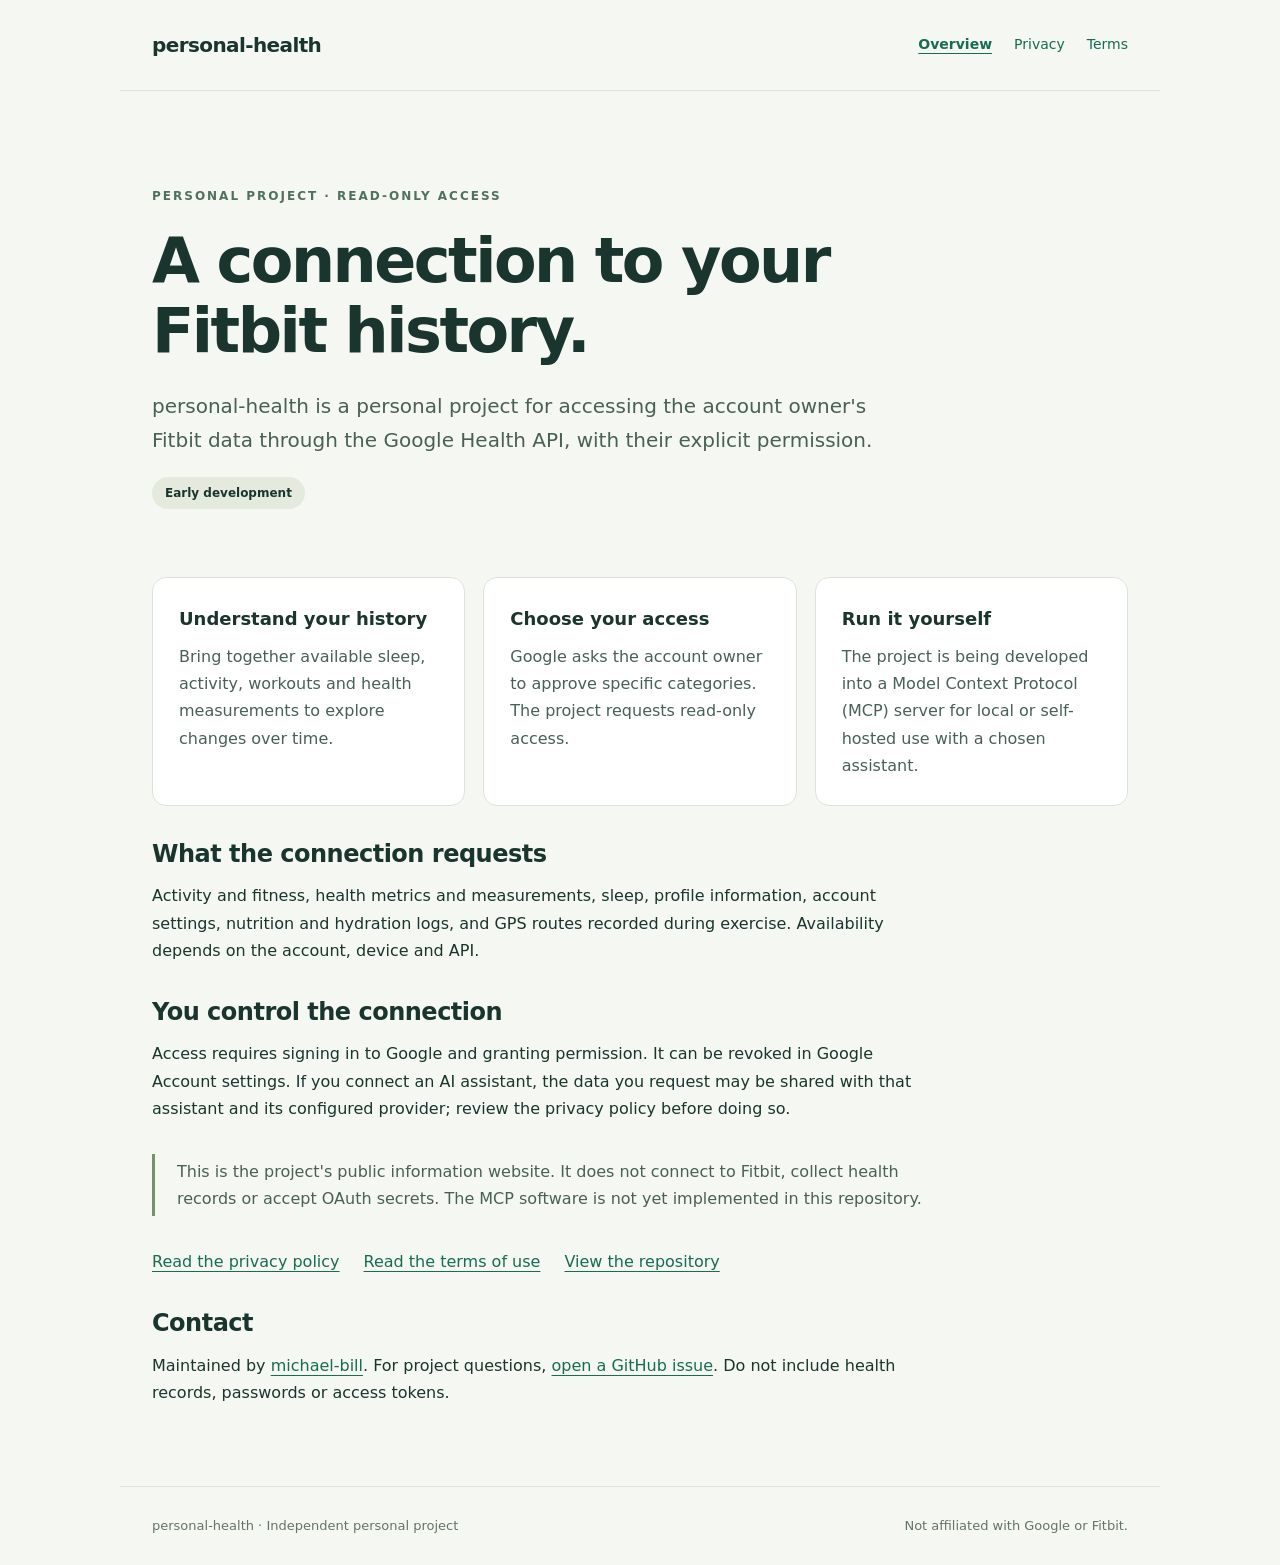
==== docs/index.html @ 20329de1 "Add public project information and OAuth policy pages" ====
<!doctype html>
<html lang="en">
<head>
  <meta charset="utf-8"><meta name="viewport" content="width=device-width, initial-scale=1">
  <meta name="description" content="personal-health is a personal project for read-only access to Fitbit history through the Google Health API.">
  <title>personal-health · Personal Fitbit data access</title>
  <link rel="stylesheet" href="styles.css">
</head>
<body>
  <header><a class="brand" href="./">personal-health</a><nav aria-label="Main navigation"><a href="./" aria-current="page">Overview</a><a href="privacy.html">Privacy</a><a href="terms.html">Terms</a></nav></header>
  <main>
    <section class="hero"><span class="eyebrow">Personal project · Read-only access</span><h1>A connection to your<br>Fitbit history.</h1><p class="lead">personal-health is a personal project for accessing the account owner's Fitbit data through the Google Health API, with their explicit permission.</p><span class="tag">Early development</span></section>
    <section aria-label="Project purpose" class="grid">
      <article class="card"><h3>Understand your history</h3><p>Bring together available sleep, activity, workouts and health measurements to explore changes over time.</p></article>
      <article class="card"><h3>Choose your access</h3><p>Google asks the account owner to approve specific categories. The project requests read-only access.</p></article>
      <article class="card"><h3>Run it yourself</h3><p>The project is being developed into a Model Context Protocol (MCP) server for local or self-hosted use with a chosen assistant.</p></article>
    </section>
    <section class="prose"><h2>What the connection requests</h2><p>Activity and fitness, health metrics and measurements, sleep, profile information, account settings, nutrition and hydration logs, and GPS routes recorded during exercise. Availability depends on the account, device and API.</p><h2>You control the connection</h2><p>Access requires signing in to Google and granting permission. It can be revoked in Google Account settings. If you connect an AI assistant, the data you request may be shared with that assistant and its configured provider; review the privacy policy before doing so.</p><div class="note">This is the project's public information website. It does not connect to Fitbit, collect health records or accept OAuth secrets. The MCP software is not yet implemented in this repository.</div><div class="links"><a href="privacy.html">Read the privacy policy</a><a href="terms.html">Read the terms of use</a><a href="https://github.com/michael-bill/google-health-mcp">View the repository</a></div><h2>Contact</h2><p>Maintained by <a href="https://github.com/michael-bill">michael-bill</a>. For project questions, <a href="https://github.com/michael-bill/google-health-mcp/issues">open a GitHub issue</a>. Do not include health records, passwords or access tokens.</p></section>
  </main>
  <footer><p>personal-health · Independent personal project</p><p>Not affiliated with Google or Fitbit.</p></footer>
</body>
</html>
---- docs/styles.css ----
:root{font-family:Inter,ui-sans-serif,system-ui,-apple-system,BlinkMacSystemFont,"Segoe UI",sans-serif;color:#19352e;background:#f5f7f2;font-synthesis:none;line-height:1.7}*{box-sizing:border-box}body{margin:0}a{color:#176c52;text-underline-offset:4px}a:hover{color:#0d4333}header,main,footer{max-width:1040px;margin:auto;padding:28px 32px}header{display:flex;align-items:center;justify-content:space-between;gap:20px;border-bottom:1px solid #dce4da}.brand{font-size:20px;font-weight:750;letter-spacing:-.6px;text-decoration:none;color:#19352e}nav{display:flex;flex-wrap:wrap;gap:22px;font-size:14px}nav a{text-decoration:none}nav a[aria-current=page]{font-weight:700;text-decoration:underline}.hero{padding:62px 0 38px;max-width:800px}.eyebrow{text-transform:uppercase;letter-spacing:2px;font-size:12px;font-weight:700;color:#4f715e}h1{font-size:clamp(36px,6vw,62px);line-height:1.12;letter-spacing:-2.5px;margin:18px 0 24px;font-weight:650}h2{font-size:24px;line-height:1.35;letter-spacing:-.5px;margin:32px 0 12px}h3{font-size:18px;margin:0 0 8px}.lead{font-size:20px;max-width:760px;color:#496056}.tag{display:inline-block;padding:6px 13px;background:#e4ebde;border-radius:99px;font-size:12px;font-weight:650}.grid{display:grid;grid-template-columns:repeat(3,1fr);gap:18px;margin:30px 0}.card{padding:26px;background:#fff;border:1px solid #dce4da;border-radius:14px}.card p{margin:0;color:#496056}.note{border-left:3px solid #77916b;padding:4px 0 4px 22px;margin:32px 0;color:#496056}.links{display:flex;gap:24px;flex-wrap:wrap;margin:24px 0}.prose{max-width:780px;padding-bottom:40px}.prose h1{font-size:42px;letter-spacing:-1.6px;margin-top:38px}.prose li{margin:8px 0}.prose p{margin:12px 0}.updated{font-size:13px;color:#647467}footer{border-top:1px solid #dce4da;display:flex;flex-wrap:wrap;justify-content:space-between;gap:12px;color:#647467;font-size:13px}footer p{margin:0}code{font-size:.92em;overflow-wrap:anywhere}@media(max-width:680px){header,main,footer{padding:22px}header{align-items:flex-start;flex-direction:column}.hero{padding-top:34px}.grid{grid-template-columns:1fr}h1{letter-spacing:-1.5px}.prose h1{font-size:34px}nav{gap:18px}}
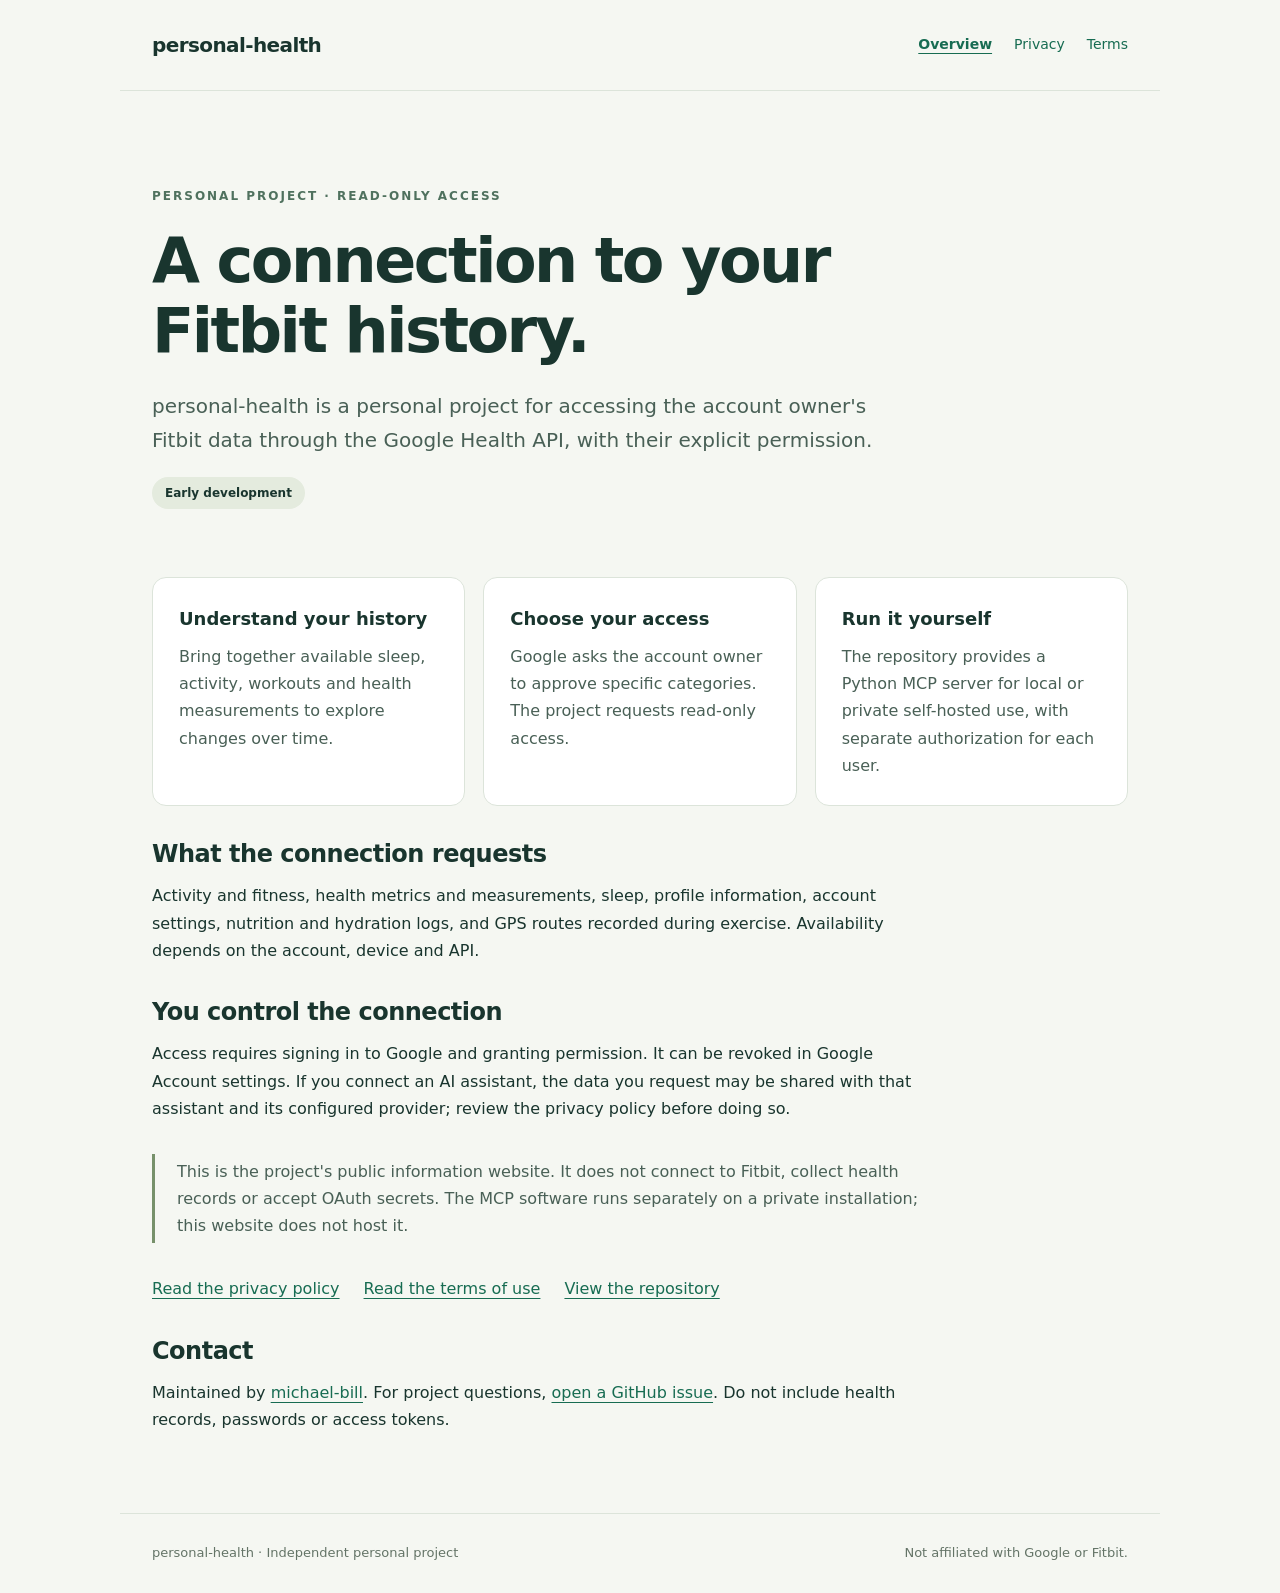
==== commit 4ce43eb1: "Implement Google Health MCP" ====
--- a/docs/index.html
+++ b/docs/index.html
@@ -13,9 +13,9 @@
     <section aria-label="Project purpose" class="grid">
       <article class="card"><h3>Understand your history</h3><p>Bring together available sleep, activity, workouts and health measurements to explore changes over time.</p></article>
       <article class="card"><h3>Choose your access</h3><p>Google asks the account owner to approve specific categories. The project requests read-only access.</p></article>
-      <article class="card"><h3>Run it yourself</h3><p>The project is being developed into a Model Context Protocol (MCP) server for local or self-hosted use with a chosen assistant.</p></article>
+      <article class="card"><h3>Run it yourself</h3><p>The repository provides a Python MCP server for local or private self-hosted use, with separate authorization for each user.</p></article>
     </section>
-    <section class="prose"><h2>What the connection requests</h2><p>Activity and fitness, health metrics and measurements, sleep, profile information, account settings, nutrition and hydration logs, and GPS routes recorded during exercise. Availability depends on the account, device and API.</p><h2>You control the connection</h2><p>Access requires signing in to Google and granting permission. It can be revoked in Google Account settings. If you connect an AI assistant, the data you request may be shared with that assistant and its configured provider; review the privacy policy before doing so.</p><div class="note">This is the project's public information website. It does not connect to Fitbit, collect health records or accept OAuth secrets. The MCP software is not yet implemented in this repository.</div><div class="links"><a href="privacy.html">Read the privacy policy</a><a href="terms.html">Read the terms of use</a><a href="https://github.com/michael-bill/google-health-mcp">View the repository</a></div><h2>Contact</h2><p>Maintained by <a href="https://github.com/michael-bill">michael-bill</a>. For project questions, <a href="https://github.com/michael-bill/google-health-mcp/issues">open a GitHub issue</a>. Do not include health records, passwords or access tokens.</p></section>
+    <section class="prose"><h2>What the connection requests</h2><p>Activity and fitness, health metrics and measurements, sleep, profile information, account settings, nutrition and hydration logs, and GPS routes recorded during exercise. Availability depends on the account, device and API.</p><h2>You control the connection</h2><p>Access requires signing in to Google and granting permission. It can be revoked in Google Account settings. If you connect an AI assistant, the data you request may be shared with that assistant and its configured provider; review the privacy policy before doing so.</p><div class="note">This is the project's public information website. It does not connect to Fitbit, collect health records or accept OAuth secrets. The MCP software runs separately on a private installation; this website does not host it.</div><div class="links"><a href="privacy.html">Read the privacy policy</a><a href="terms.html">Read the terms of use</a><a href="https://github.com/michael-bill/google-health-mcp">View the repository</a></div><h2>Contact</h2><p>Maintained by <a href="https://github.com/michael-bill">michael-bill</a>. For project questions, <a href="https://github.com/michael-bill/google-health-mcp/issues">open a GitHub issue</a>. Do not include health records, passwords or access tokens.</p></section>
   </main>
   <footer><p>personal-health · Independent personal project</p><p>Not affiliated with Google or Fitbit.</p></footer>
 </body>
